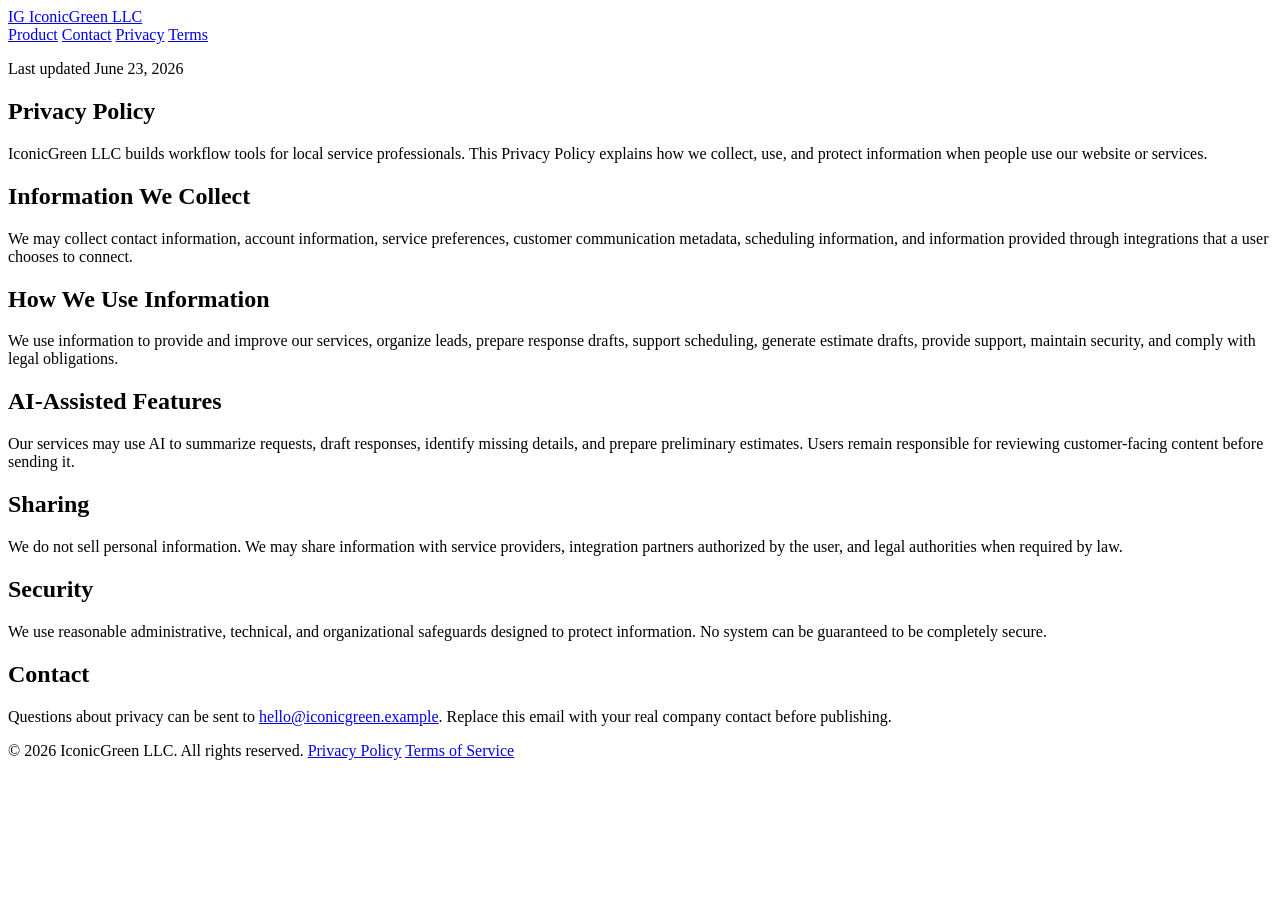
==== privacy.html @ 3584129a "Add privacy policy" ====
<!doctype html>
<html lang="en">
  <head>
    <meta charset="utf-8">
    <meta name="viewport" content="width=device-width, initial-scale=1">
    <meta name="description" content="Privacy Policy for IconicGreen LLC.">
    <title>Privacy Policy | IconicGreen LLC</title>
    <link rel="stylesheet" href="styles.css">
  </head>
  <body>
    <header class="site-header">
      <a class="brand" href="index.html" aria-label="IconicGreen LLC home">
        <span class="brand-mark">IG</span>
        <span>IconicGreen LLC</span>
      </a>
      <nav class="nav" aria-label="Main navigation">
        <a href="index.html#product">Product</a>
        <a href="index.html#contact">Contact</a>
        <a href="privacy.html">Privacy</a>
        <a href="terms.html">Terms</a>
      </nav>
    </header>

    <main class="legal-page">
      <article class="legal-content">
        <p class="eyebrow">Last updated June 23, 2026</p>
        <h1>Privacy Policy</h1>
        <p>
          IconicGreen LLC builds workflow tools for local service professionals. This Privacy
          Policy explains how we collect, use, and protect information when people use our
          website or services.
        </p>

        <h2>Information We Collect</h2>
        <p>
          We may collect contact information, account information, service preferences,
          customer communication metadata, scheduling information, and information provided
          through integrations that a user chooses to connect.
        </p>

        <h2>How We Use Information</h2>
        <p>
          We use information to provide and improve our services, organize leads, prepare
          response drafts, support scheduling, generate estimate drafts, provide support,
          maintain security, and comply with legal obligations.
        </p>

        <h2>AI-Assisted Features</h2>
        <p>
          Our services may use AI to summarize requests, draft responses, identify missing
          details, and prepare preliminary estimates. Users remain responsible for reviewing
          customer-facing content before sending it.
        </p>

        <h2>Sharing</h2>
        <p>
          We do not sell personal information. We may share information with service providers,
          integration partners authorized by the user, and legal authorities when required by law.
        </p>

        <h2>Security</h2>
        <p>
          We use reasonable administrative, technical, and organizational safeguards designed
          to protect information. No system can be guaranteed to be completely secure.
        </p>

        <h2>Contact</h2>
        <p>
          Questions about privacy can be sent to
          <a href="mailto:hello@iconicgreen.example">hello@iconicgreen.example</a>.
          Replace this email with your real company contact before publishing.
        </p>
      </article>
    </main>

    <footer class="site-footer">
      <span>&copy; 2026 IconicGreen LLC. All rights reserved.</span>
      <span>
        <a href="privacy.html">Privacy Policy</a>
        <a href="terms.html">Terms of Service</a>
      </span>
    </footer>
  </body>
</html>
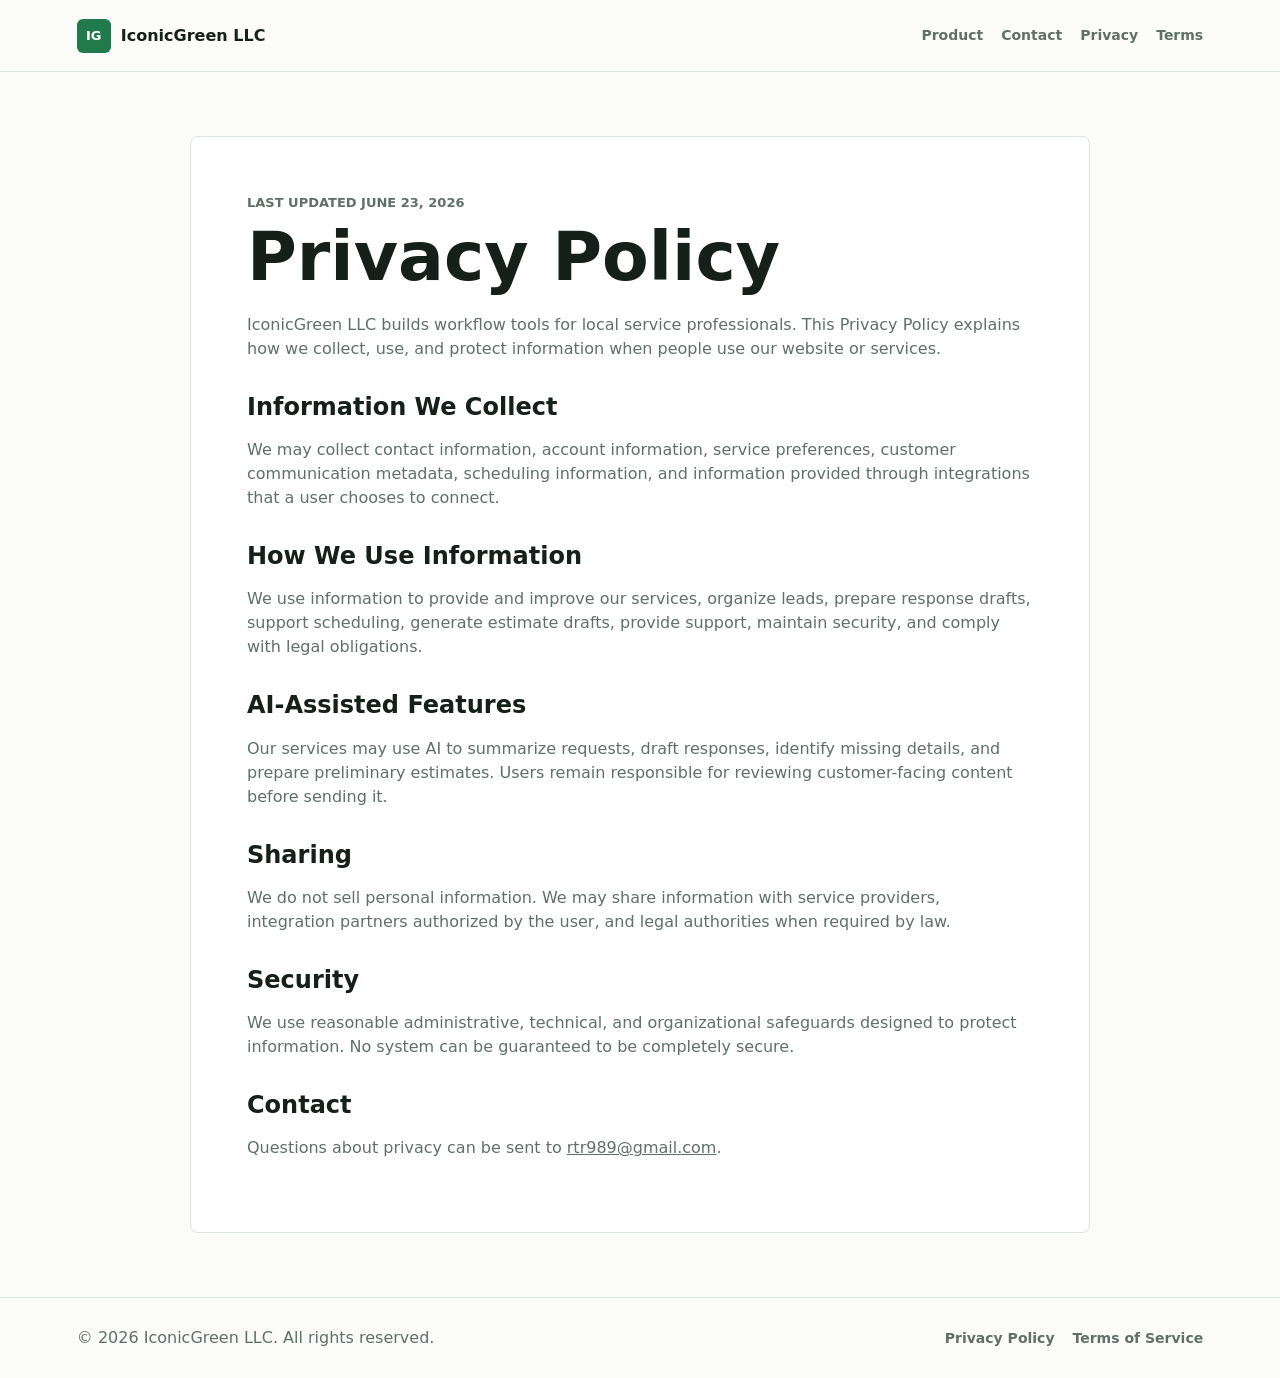
==== commit 864180a0: "Update privacy contact email" ====
--- a/privacy.html
+++ b/privacy.html
@@ -67,8 +67,7 @@
         <h2>Contact</h2>
         <p>
           Questions about privacy can be sent to
-          <a href="mailto:hello@iconicgreen.example">hello@iconicgreen.example</a>.
-          Replace this email with your real company contact before publishing.
+          <a href="mailto:rtr989@gmail.com">rtr989@gmail.com</a>.
         </p>
       </article>
     </main>
--- a/styles.css
+++ b/styles.css
@@ -0,0 +1,361 @@
+:root {
+  color-scheme: light;
+  --ink: #15201b;
+  --muted: #607069;
+  --line: #dce5df;
+  --paper: #fbfcfa;
+  --surface: #ffffff;
+  --green: #207a4c;
+  --green-dark: #145c39;
+  --mint: #dff3e8;
+  --amber: #f2b84b;
+  --blue: #2f6f9f;
+  --shadow: 0 24px 70px rgba(21, 32, 27, 0.14);
+}
+
+* {
+  box-sizing: border-box;
+}
+
+html {
+  scroll-behavior: smooth;
+}
+
+body {
+  margin: 0;
+  background: var(--paper);
+  color: var(--ink);
+  font-family: Inter, ui-sans-serif, system-ui, -apple-system, BlinkMacSystemFont, "Segoe UI", sans-serif;
+  line-height: 1.5;
+}
+
+a {
+  color: inherit;
+}
+
+.site-header {
+  align-items: center;
+  background: rgba(251, 252, 250, 0.92);
+  border-bottom: 1px solid var(--line);
+  display: flex;
+  gap: 24px;
+  justify-content: space-between;
+  min-height: 72px;
+  padding: 0 6vw;
+  position: sticky;
+  top: 0;
+  z-index: 10;
+}
+
+.brand {
+  align-items: center;
+  display: inline-flex;
+  font-weight: 800;
+  gap: 10px;
+  text-decoration: none;
+  white-space: nowrap;
+}
+
+.brand-mark {
+  align-items: center;
+  background: var(--green);
+  border-radius: 6px;
+  color: white;
+  display: inline-flex;
+  font-size: 13px;
+  height: 34px;
+  justify-content: center;
+  letter-spacing: 0;
+  width: 34px;
+}
+
+.nav {
+  align-items: center;
+  display: flex;
+  flex-wrap: wrap;
+  gap: 18px;
+  justify-content: flex-end;
+}
+
+.nav a,
+.site-footer a {
+  color: var(--muted);
+  font-size: 14px;
+  font-weight: 650;
+  text-decoration: none;
+}
+
+.nav a:hover,
+.site-footer a:hover {
+  color: var(--green-dark);
+}
+
+.hero {
+  align-items: center;
+  display: grid;
+  gap: 48px;
+  grid-template-columns: minmax(0, 1fr) minmax(330px, 0.78fr);
+  min-height: calc(100vh - 72px);
+  padding: 64px 6vw 72px;
+}
+
+.hero-copy {
+  max-width: 720px;
+}
+
+.eyebrow {
+  color: var(--green);
+  font-size: 13px;
+  font-weight: 800;
+  letter-spacing: 0;
+  margin: 0 0 12px;
+  text-transform: uppercase;
+}
+
+h1,
+h2,
+h3,
+p {
+  margin-top: 0;
+}
+
+h1 {
+  font-size: clamp(48px, 8vw, 92px);
+  line-height: 0.95;
+  margin-bottom: 24px;
+}
+
+h2 {
+  font-size: clamp(30px, 4vw, 50px);
+  line-height: 1.05;
+  margin-bottom: 18px;
+}
+
+h3 {
+  font-size: 19px;
+  margin-bottom: 8px;
+}
+
+.lead {
+  color: var(--muted);
+  font-size: clamp(19px, 2vw, 24px);
+  max-width: 660px;
+}
+
+.actions {
+  display: flex;
+  flex-wrap: wrap;
+  gap: 12px;
+  margin-top: 34px;
+}
+
+.button {
+  border: 1px solid transparent;
+  border-radius: 8px;
+  display: inline-flex;
+  font-weight: 800;
+  justify-content: center;
+  min-width: 136px;
+  padding: 13px 18px;
+  text-decoration: none;
+}
+
+.primary {
+  background: var(--green);
+  color: white;
+}
+
+.secondary {
+  background: white;
+  border-color: var(--line);
+  color: var(--ink);
+}
+
+.dashboard {
+  background:
+    linear-gradient(160deg, rgba(32, 122, 76, 0.1), rgba(47, 111, 159, 0.08)),
+    var(--surface);
+  border: 1px solid var(--line);
+  border-radius: 8px;
+  box-shadow: var(--shadow);
+  display: grid;
+  gap: 16px;
+  padding: 20px;
+}
+
+.dash-top,
+.estimate-row,
+.lead-card {
+  align-items: center;
+  display: flex;
+  gap: 12px;
+  justify-content: space-between;
+}
+
+.dash-top {
+  color: var(--muted);
+  font-size: 13px;
+  font-weight: 800;
+}
+
+.status {
+  background: var(--mint);
+  border-radius: 999px;
+  color: var(--green-dark);
+  padding: 6px 10px;
+}
+
+.lead-card,
+.reply-box,
+.estimate-row > div {
+  background: white;
+  border: 1px solid var(--line);
+  border-radius: 8px;
+  padding: 16px;
+}
+
+.lead-card span,
+.label {
+  color: var(--muted);
+  display: block;
+  font-size: 13px;
+}
+
+.active {
+  border-left: 5px solid var(--amber);
+}
+
+.time {
+  color: var(--blue);
+  font-weight: 800;
+}
+
+.reply-box p {
+  margin-bottom: 0;
+}
+
+.estimate-row {
+  align-items: stretch;
+}
+
+.estimate-row > div {
+  flex: 1;
+}
+
+.section {
+  padding: 78px 6vw;
+}
+
+.section-heading {
+  max-width: 760px;
+}
+
+.feature-grid {
+  display: grid;
+  gap: 16px;
+  grid-template-columns: repeat(4, minmax(0, 1fr));
+  margin-top: 30px;
+}
+
+.feature {
+  border-top: 3px solid var(--green);
+  padding-top: 18px;
+}
+
+.feature p,
+.contact-section p,
+.legal-content p {
+  color: var(--muted);
+}
+
+.contact-section {
+  background: #edf5f0;
+}
+
+.note {
+  font-size: 14px;
+  font-weight: 700;
+}
+
+.site-footer {
+  align-items: center;
+  border-top: 1px solid var(--line);
+  color: var(--muted);
+  display: flex;
+  flex-wrap: wrap;
+  gap: 16px;
+  justify-content: space-between;
+  padding: 28px 6vw;
+}
+
+.site-footer span:last-child {
+  display: inline-flex;
+  gap: 18px;
+}
+
+.legal-page {
+  padding: 64px 6vw;
+}
+
+.legal-content {
+  background: white;
+  border: 1px solid var(--line);
+  border-radius: 8px;
+  margin: 0 auto;
+  max-width: 900px;
+  padding: clamp(28px, 5vw, 56px);
+}
+
+.legal-content h1 {
+  font-size: clamp(42px, 6vw, 68px);
+}
+
+.legal-content h2 {
+  font-size: 24px;
+  margin-top: 34px;
+}
+
+@media (max-width: 900px) {
+  .hero,
+  .feature-grid {
+    grid-template-columns: 1fr;
+  }
+
+  .hero {
+    min-height: auto;
+    padding-top: 48px;
+  }
+
+  .dashboard {
+    max-width: 640px;
+  }
+}
+
+@media (max-width: 620px) {
+  .site-header {
+    align-items: flex-start;
+    flex-direction: column;
+    min-height: 0;
+    padding-bottom: 16px;
+    padding-top: 16px;
+  }
+
+  .nav {
+    justify-content: flex-start;
+  }
+
+  .hero,
+  .section,
+  .legal-page {
+    padding-left: 20px;
+    padding-right: 20px;
+  }
+
+  h1 {
+    font-size: 46px;
+  }
+
+  .estimate-row {
+    flex-direction: column;
+  }
+}
